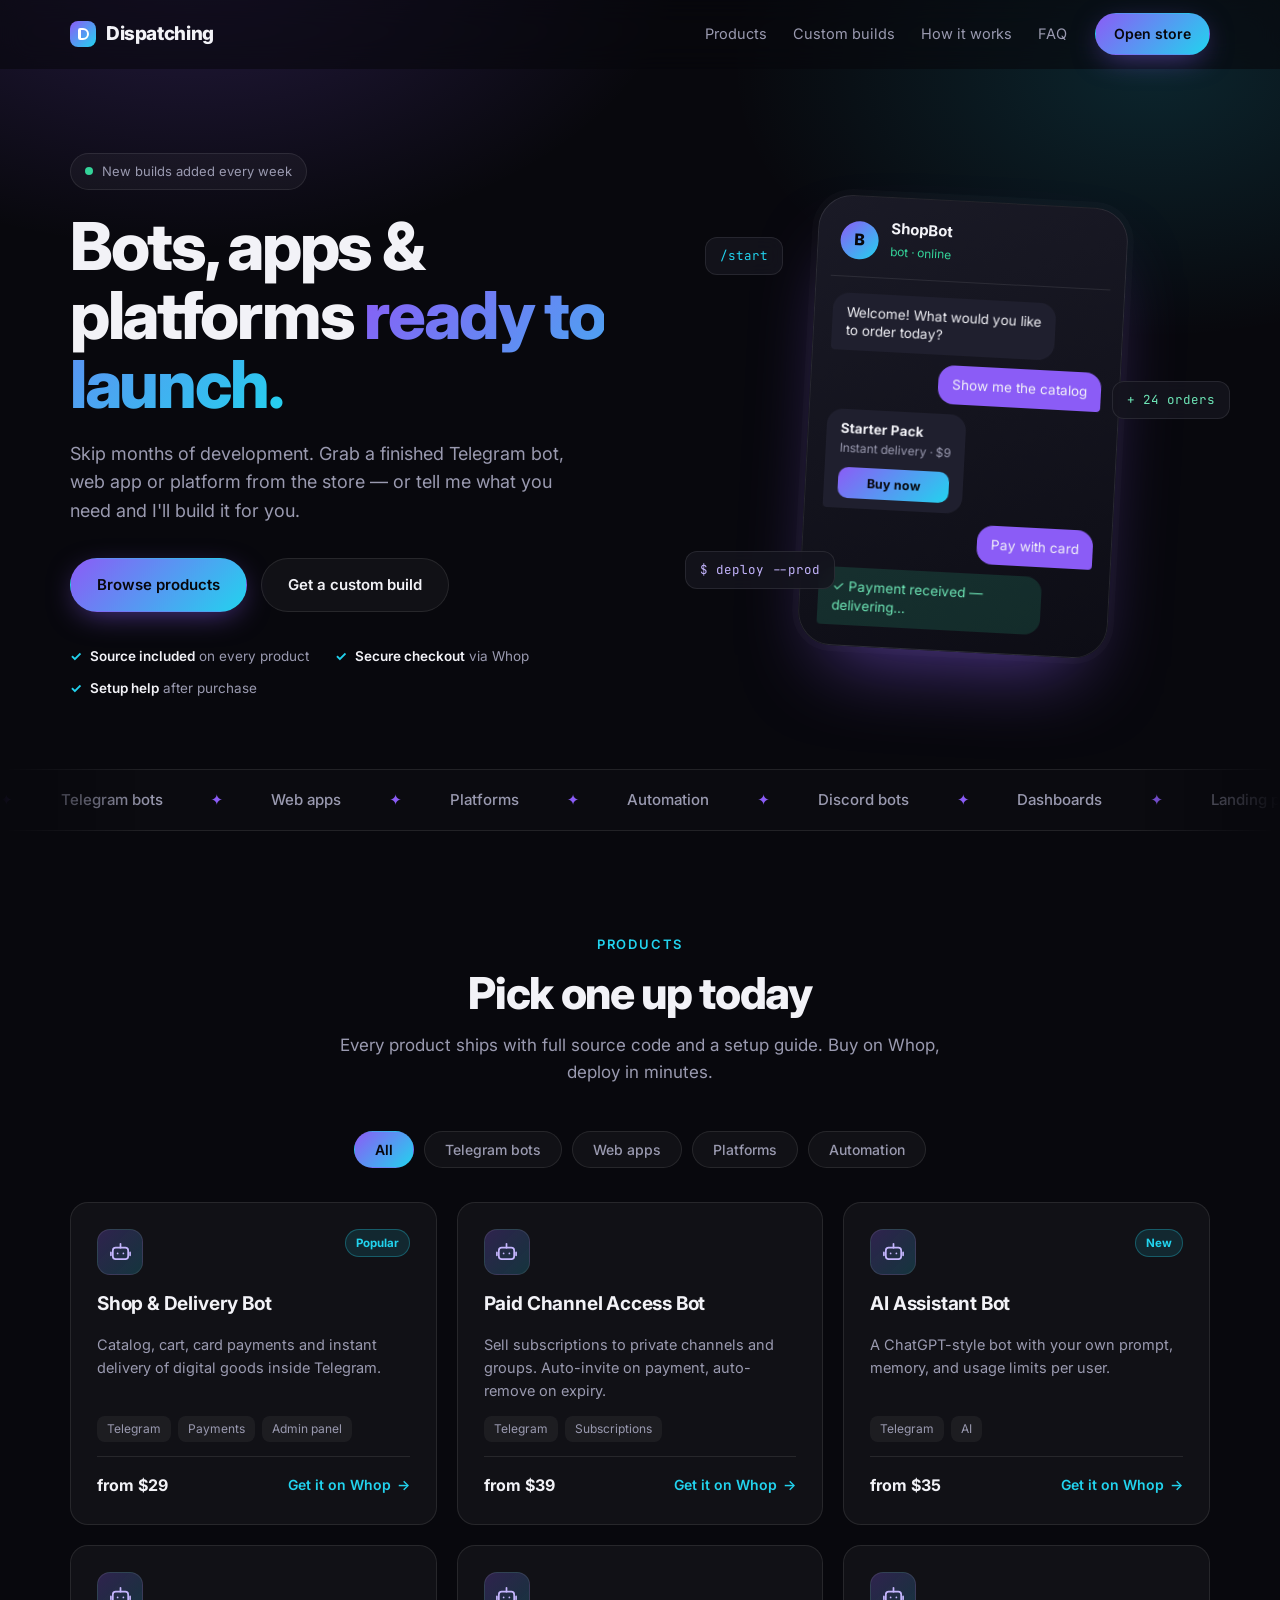
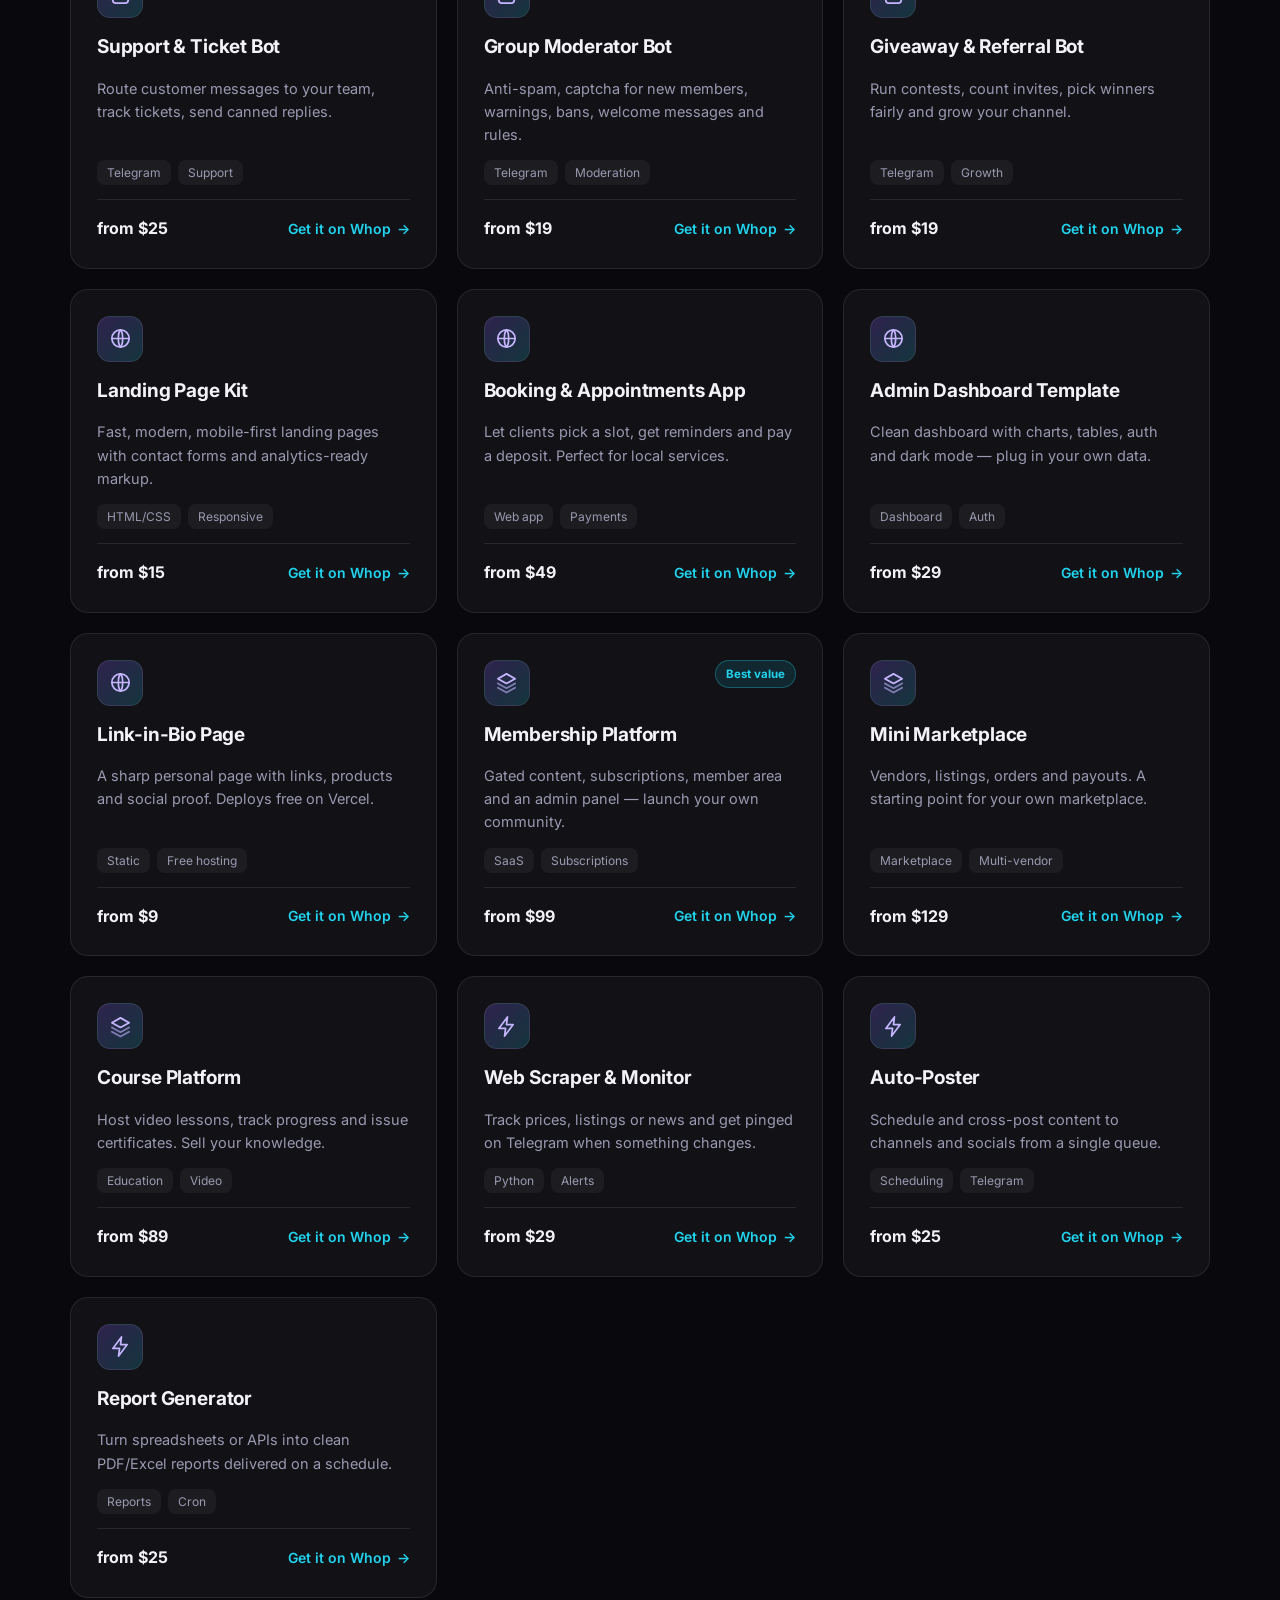
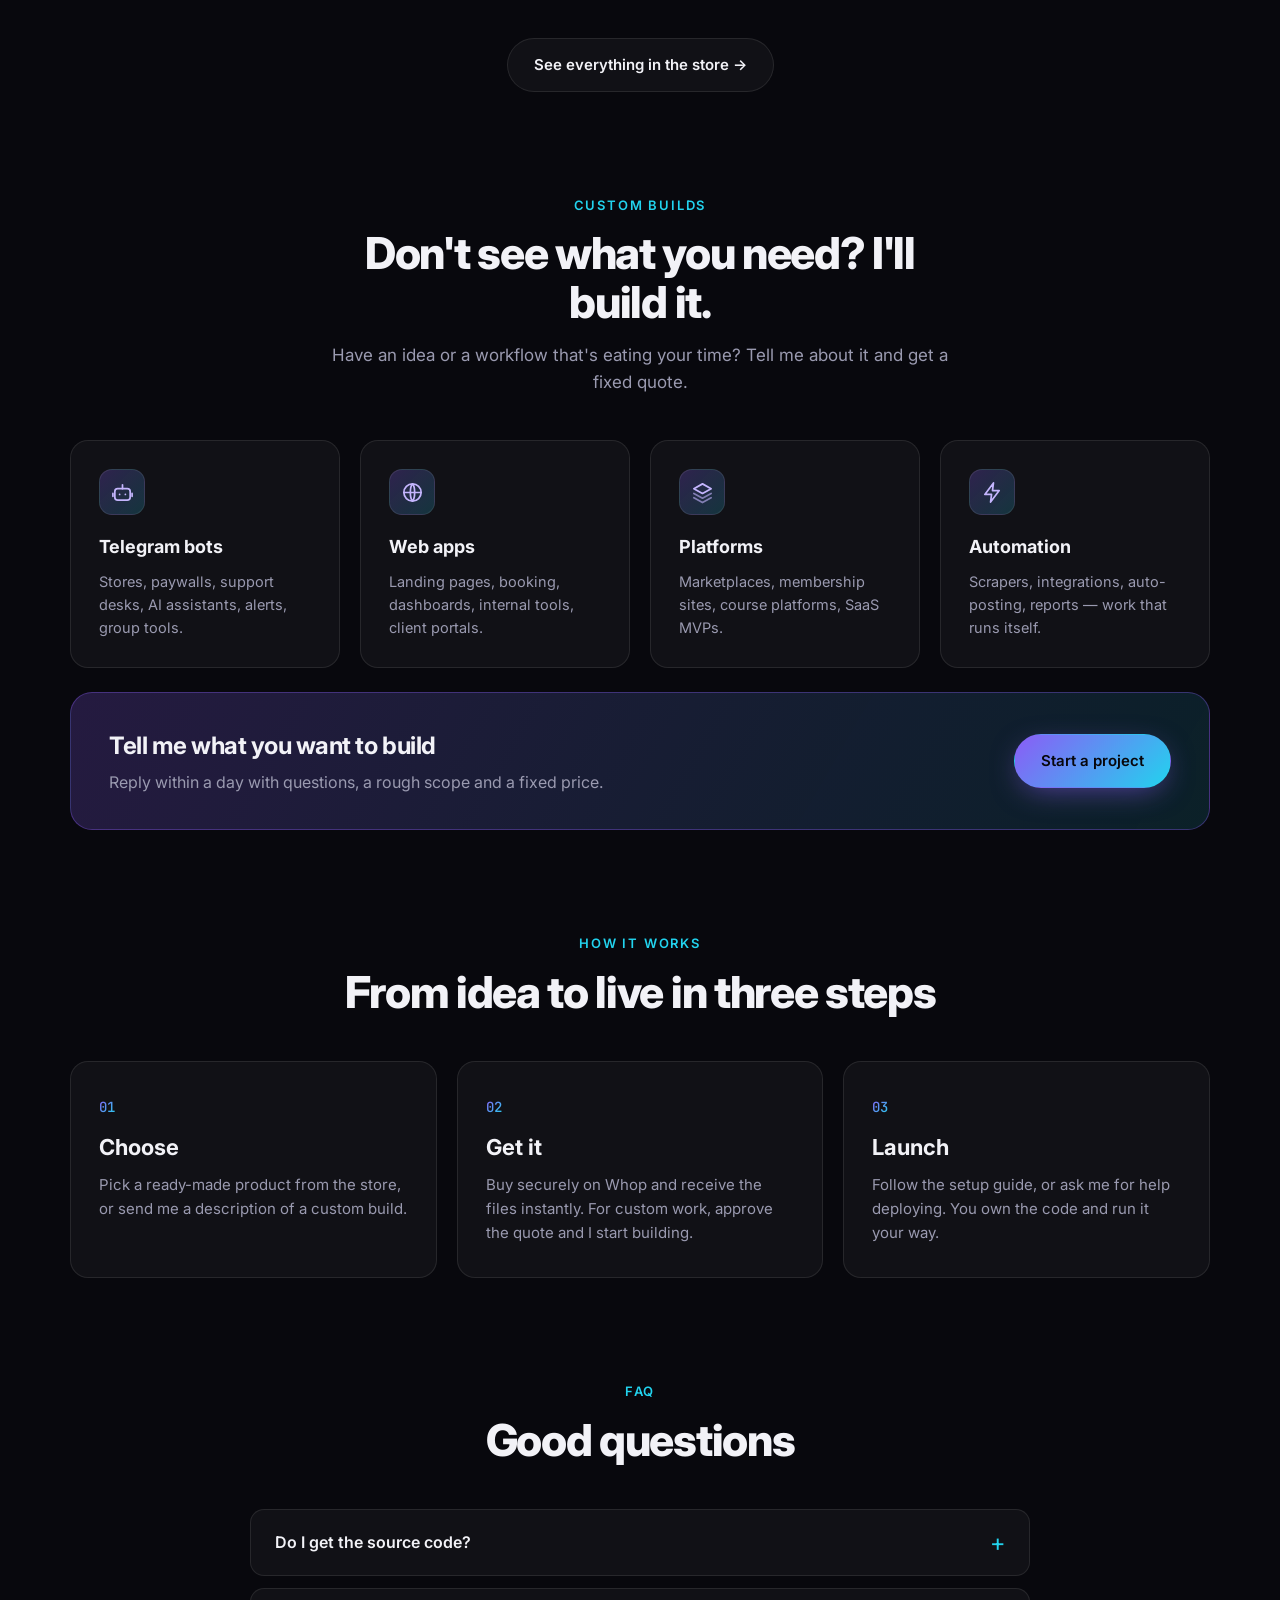
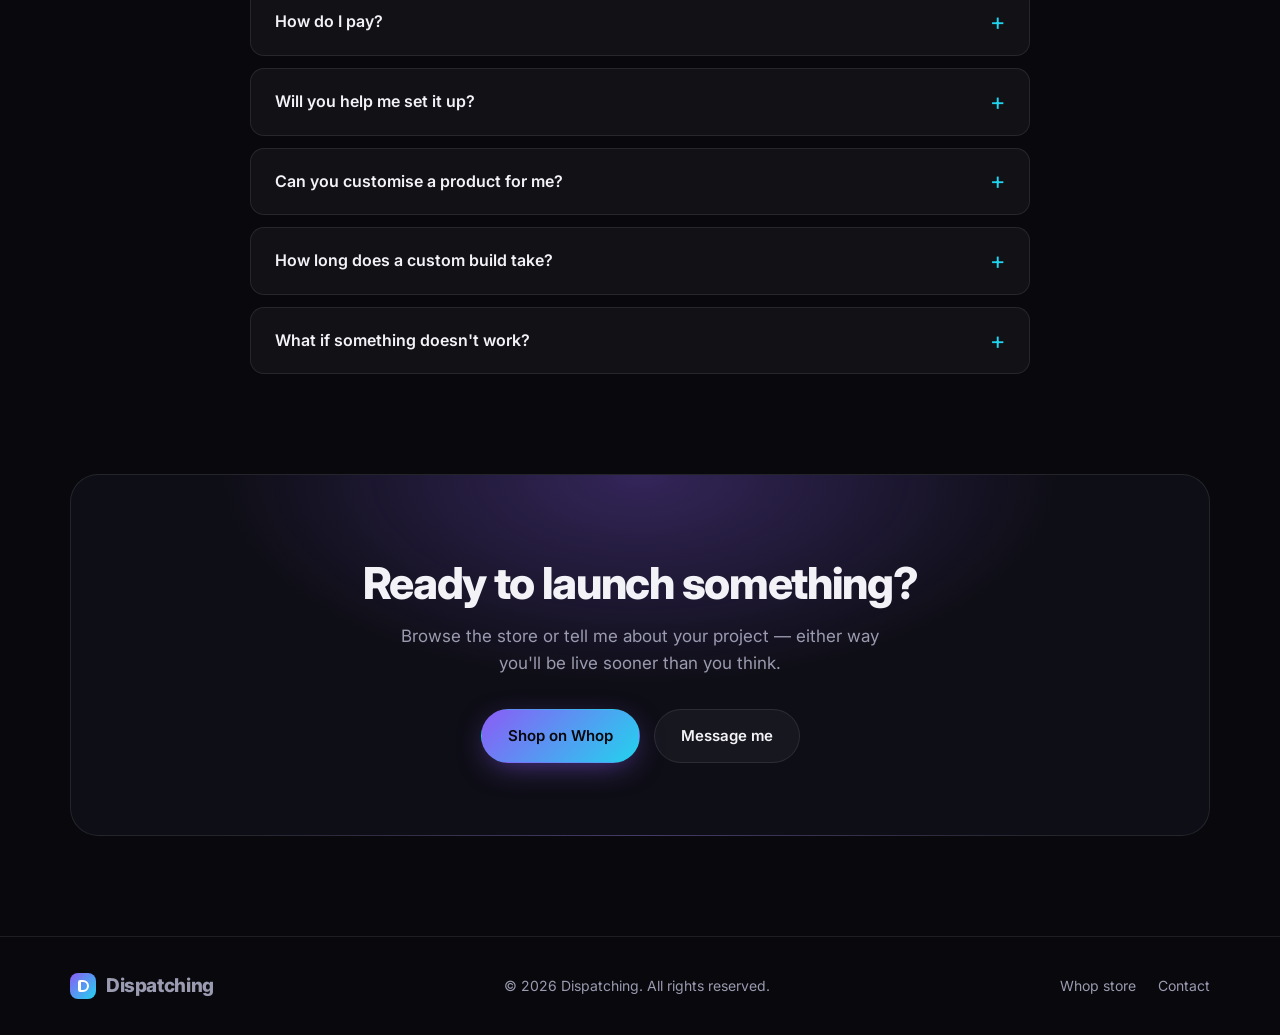
==== index.html @ f5378dc1 "Add Whop storefront website Static landing site with product catalog, custom-build services, process" ====
<!doctype html>
<html lang="en">
<head>
  <meta charset="utf-8">
  <meta name="viewport" content="width=device-width, initial-scale=1">
  <title>Dispatching — Telegram bots, web apps & platforms, ready to launch</title>
  <meta name="description" content="Ready-made Telegram bots, web apps and platforms — plus custom builds. Buy on Whop, get the source, launch in days.">
  <meta name="theme-color" content="#08080d">
  <meta property="og:title" content="Dispatching — Telegram bots, web apps & platforms">
  <meta property="og:description" content="Ready-made bots, apps and platforms you can buy today, or have built for you.">
  <meta property="og:type" content="website">
  <link rel="icon" href="favicon.svg" type="image/svg+xml">
  <link rel="preconnect" href="https://fonts.googleapis.com">
  <link rel="preconnect" href="https://fonts.gstatic.com" crossorigin>
  <link href="https://fonts.googleapis.com/css2?family=Inter:wght@400;500;600;700;800&family=JetBrains+Mono:wght@400;500&display=swap" rel="stylesheet">
  <link rel="stylesheet" href="styles.css">
</head>
<body>
  <div class="bg-glow" aria-hidden="true"></div>

  <header class="nav" id="nav">
    <div class="wrap nav-inner">
      <a href="#top" class="brand"><span class="brand-mark"></span><span data-brand>Dispatching</span></a>
      <nav class="nav-links" id="navLinks">
        <a href="#products">Products</a>
        <a href="#services">Custom builds</a>
        <a href="#process">How it works</a>
        <a href="#faq">FAQ</a>
      </nav>
      <a class="btn btn-sm btn-primary" data-whop href="#" target="_blank" rel="noopener">Open store</a>
      <button class="burger" id="burger" aria-label="Menu" aria-expanded="false"><span></span><span></span></button>
    </div>
  </header>

  <main id="top">
    <!-- HERO -->
    <section class="hero wrap">
      <div class="hero-copy">
        <span class="pill"><i class="dot"></i> New builds added every week</span>
        <h1>Bots, apps & platforms <span class="grad">ready to launch.</span></h1>
        <p class="lead">Skip months of development. Grab a finished Telegram bot, web app or platform from the store — or tell me what you need and I'll build it for you.</p>
        <div class="cta-row">
          <a class="btn btn-primary" href="#products">Browse products</a>
          <a class="btn btn-ghost" href="#services">Get a custom build</a>
        </div>
        <ul class="trust">
          <li><b>Source included</b> on every product</li>
          <li><b>Secure checkout</b> via Whop</li>
          <li><b>Setup help</b> after purchase</li>
        </ul>
      </div>

      <div class="hero-visual" aria-hidden="true">
        <div class="phone">
          <div class="phone-head"><span class="avatar">B</span><div><b>ShopBot</b><small>bot · online</small></div></div>
          <div class="chat">
            <div class="msg in">Welcome! What would you like to order today?</div>
            <div class="msg out">Show me the catalog</div>
            <div class="msg in card-msg">
              <b>Starter Pack</b>
              <span>Instant delivery · $9</span>
              <em>Buy now</em>
            </div>
            <div class="msg out">Pay with card</div>
            <div class="msg in ok">✓ Payment received — delivering…</div>
          </div>
        </div>
        <div class="float f1"><span class="mono">/start</span></div>
        <div class="float f2"><span class="mono">$ deploy --prod</span></div>
        <div class="float f3"><span class="mono">+ 24 orders</span></div>
      </div>
    </section>

    <!-- MARQUEE -->
    <div class="marquee" aria-hidden="true">
      <div class="marquee-track">
        <span>Telegram bots</span><span>Web apps</span><span>Platforms</span><span>Automation</span><span>Discord bots</span><span>Dashboards</span><span>Landing pages</span><span>Payment integrations</span>
        <span>Telegram bots</span><span>Web apps</span><span>Platforms</span><span>Automation</span><span>Discord bots</span><span>Dashboards</span><span>Landing pages</span><span>Payment integrations</span>
      </div>
    </div>

    <!-- PRODUCTS -->
    <section class="section wrap" id="products">
      <div class="section-head reveal">
        <span class="eyebrow">Products</span>
        <h2>Pick one up today</h2>
        <p>Every product ships with full source code and a setup guide. Buy on Whop, deploy in minutes.</p>
      </div>
      <div class="filters reveal" id="filters" role="tablist"></div>
      <div class="grid" id="grid"></div>
      <div class="center reveal"><a class="btn btn-ghost" data-whop href="#" target="_blank" rel="noopener">See everything in the store →</a></div>
    </section>

    <!-- SERVICES -->
    <section class="section wrap" id="services">
      <div class="section-head reveal">
        <span class="eyebrow">Custom builds</span>
        <h2>Don't see what you need? I'll build it.</h2>
        <p>Have an idea or a workflow that's eating your time? Tell me about it and get a fixed quote.</p>
      </div>
      <div class="services">
        <article class="service reveal">
          <div class="ico" data-icon="bot"></div>
          <h3>Telegram bots</h3>
          <p>Stores, paywalls, support desks, AI assistants, alerts, group tools.</p>
        </article>
        <article class="service reveal">
          <div class="ico" data-icon="globe"></div>
          <h3>Web apps</h3>
          <p>Landing pages, booking, dashboards, internal tools, client portals.</p>
        </article>
        <article class="service reveal">
          <div class="ico" data-icon="layers"></div>
          <h3>Platforms</h3>
          <p>Marketplaces, membership sites, course platforms, SaaS MVPs.</p>
        </article>
        <article class="service reveal">
          <div class="ico" data-icon="zap"></div>
          <h3>Automation</h3>
          <p>Scrapers, integrations, auto-posting, reports — work that runs itself.</p>
        </article>
      </div>
      <div class="cta-band reveal">
        <div>
          <h3>Tell me what you want to build</h3>
          <p>Reply within a day with questions, a rough scope and a fixed price.</p>
        </div>
        <a class="btn btn-primary" data-contact href="#" target="_blank" rel="noopener">Start a project</a>
      </div>
    </section>

    <!-- PROCESS -->
    <section class="section wrap" id="process">
      <div class="section-head reveal">
        <span class="eyebrow">How it works</span>
        <h2>From idea to live in three steps</h2>
      </div>
      <ol class="steps">
        <li class="step reveal"><span class="num">01</span><h3>Choose</h3><p>Pick a ready-made product from the store, or send me a description of a custom build.</p></li>
        <li class="step reveal"><span class="num">02</span><h3>Get it</h3><p>Buy securely on Whop and receive the files instantly. For custom work, approve the quote and I start building.</p></li>
        <li class="step reveal"><span class="num">03</span><h3>Launch</h3><p>Follow the setup guide, or ask me for help deploying. You own the code and run it your way.</p></li>
      </ol>
    </section>

    <!-- FAQ -->
    <section class="section wrap narrow" id="faq">
      <div class="section-head reveal">
        <span class="eyebrow">FAQ</span>
        <h2>Good questions</h2>
      </div>
      <div class="faq reveal">
        <details><summary>Do I get the source code?</summary><p>Yes. Every product includes the full source and a setup guide, so you can host it wherever you like and change anything.</p></details>
        <details><summary>How do I pay?</summary><p>Checkout runs through Whop, which supports cards and other popular payment methods. Custom builds are quoted upfront.</p></details>
        <details><summary>Will you help me set it up?</summary><p>Setup guides come with each product. If you get stuck, message me and I'll help you get it running.</p></details>
        <details><summary>Can you customise a product for me?</summary><p>Absolutely. Branding, extra features or a full rebuild — send me what you have in mind and I'll quote it.</p></details>
        <details><summary>How long does a custom build take?</summary><p>Simple bots and pages usually take a few days; larger platforms take longer. You get a timeline with the quote.</p></details>
        <details><summary>What if something doesn't work?</summary><p>Reach out and I'll sort it out. Your satisfaction matters more than a quick sale.</p></details>
      </div>
    </section>

    <!-- FINAL CTA -->
    <section class="final wrap">
      <div class="final-card reveal">
        <h2>Ready to launch something?</h2>
        <p>Browse the store or tell me about your project — either way you'll be live sooner than you think.</p>
        <div class="cta-row center-row">
          <a class="btn btn-primary" data-whop href="#" target="_blank" rel="noopener">Shop on Whop</a>
          <a class="btn btn-ghost" data-contact href="#" target="_blank" rel="noopener">Message me</a>
        </div>
      </div>
    </section>
  </main>

  <footer class="footer">
    <div class="wrap foot-inner">
      <a href="#top" class="brand"><span class="brand-mark"></span><span data-brand>Dispatching</span></a>
      <p>© <span id="year"></span> <span data-brand>Dispatching</span>. All rights reserved.</p>
      <div class="foot-links">
        <a data-whop href="#" target="_blank" rel="noopener">Whop store</a>
        <a data-contact href="#" target="_blank" rel="noopener">Contact</a>
      </div>
    </div>
  </footer>

  <script src="config.js"></script>
  <script src="script.js"></script>
</body>
</html>
---- styles.css ----
:root {
  --bg: #08080d;
  --bg-2: #0e0e16;
  --card: rgba(255, 255, 255, 0.04);
  --card-hover: rgba(255, 255, 255, 0.07);
  --line: rgba(255, 255, 255, 0.09);
  --text: #f2f2f7;
  --muted: #9a9ab0;
  --violet: #8b5cf6;
  --cyan: #22d3ee;
  --grad: linear-gradient(135deg, #8b5cf6 0%, #22d3ee 100%);
  --radius: 18px;
  --mono: "JetBrains Mono", ui-monospace, SFMono-Regular, Menlo, monospace;
}

* { box-sizing: border-box; margin: 0; padding: 0; }
html { scroll-behavior: smooth; scroll-padding-top: 80px; }
body {
  font-family: "Inter", system-ui, -apple-system, sans-serif;
  background: var(--bg);
  color: var(--text);
  line-height: 1.6;
  -webkit-font-smoothing: antialiased;
  overflow-x: hidden;
}
a { color: inherit; text-decoration: none; }
ul, ol { list-style: none; }
.wrap { width: min(1140px, 100% - 40px); margin-inline: auto; }
.narrow { width: min(780px, 100% - 40px); }
.center { text-align: center; margin-top: 40px; }
.mono { font-family: var(--mono); }

.bg-glow {
  position: fixed; inset: 0; z-index: -1; pointer-events: none;
  background:
    radial-gradient(700px 420px at 15% -5%, rgba(139, 92, 246, 0.22), transparent 70%),
    radial-gradient(600px 380px at 90% 8%, rgba(34, 211, 238, 0.14), transparent 70%),
    var(--bg);
}

/* Buttons */
.btn {
  display: inline-flex; align-items: center; justify-content: center; gap: 8px;
  padding: 14px 26px; border-radius: 999px; font-weight: 600; font-size: 15px;
  border: 1px solid transparent; cursor: pointer; transition: transform .2s, box-shadow .2s, background .2s;
  font-family: inherit;
}
.btn-sm { padding: 9px 18px; font-size: 14px; }
.btn-primary { background: var(--grad); color: #07070c; box-shadow: 0 8px 30px -8px rgba(139, 92, 246, 0.6); }
.btn-primary:hover { transform: translateY(-2px); box-shadow: 0 12px 36px -8px rgba(34, 211, 238, 0.55); }
.btn-ghost { background: var(--card); border-color: var(--line); color: var(--text); }
.btn-ghost:hover { background: var(--card-hover); transform: translateY(-2px); }

/* Nav */
.nav { position: sticky; top: 0; z-index: 50; backdrop-filter: blur(14px); background: rgba(8, 8, 13, 0.6); border-bottom: 1px solid transparent; transition: border-color .3s; }
.nav.scrolled { border-color: var(--line); }
.nav-inner { display: flex; align-items: center; gap: 28px; height: 68px; }
.brand { display: inline-flex; align-items: center; gap: 10px; font-weight: 800; font-size: 19px; letter-spacing: -0.02em; }
.brand-mark { width: 26px; height: 26px; border-radius: 8px; background: var(--grad); position: relative; }
.brand-mark::after { content: ""; position: absolute; inset: 7px 7px 7px 8px; border: 2.5px solid #fff; border-left-width: 3px; border-radius: 3px 8px 8px 3px; }
.nav-links { display: flex; gap: 26px; margin-left: auto; font-size: 14.5px; color: var(--muted); }
.nav-links a:hover { color: var(--text); }
.burger { display: none; background: none; border: 0; width: 40px; height: 40px; cursor: pointer; margin-left: 4px; }
.burger span { display: block; width: 22px; height: 2px; background: var(--text); margin: 6px auto; transition: transform .25s; }

/* Hero */
.hero { display: grid; grid-template-columns: 1.1fr 0.9fr; gap: 40px; align-items: center; padding: 84px 0 70px; }
.pill { display: inline-flex; align-items: center; gap: 9px; padding: 7px 14px; font-size: 13px; color: var(--muted); border: 1px solid var(--line); background: var(--card); border-radius: 999px; }
.dot { width: 8px; height: 8px; border-radius: 50%; background: #34d399; box-shadow: 0 0 0 0 rgba(52, 211, 153, .6); animation: pulse 2s infinite; }
@keyframes pulse { 70% { box-shadow: 0 0 0 9px rgba(52, 211, 153, 0); } 100% { box-shadow: 0 0 0 0 rgba(52, 211, 153, 0); } }
h1 { font-size: clamp(38px, 5.6vw, 66px); line-height: 1.05; letter-spacing: -0.035em; font-weight: 800; margin: 22px 0 20px; }
.grad { background: var(--grad); -webkit-background-clip: text; background-clip: text; color: transparent; }
.lead { font-size: 18px; color: var(--muted); max-width: 520px; }
.cta-row { display: flex; flex-wrap: wrap; gap: 14px; margin-top: 32px; }
.center-row { justify-content: center; }
.trust { display: flex; flex-wrap: wrap; gap: 10px 26px; margin-top: 34px; font-size: 13.5px; color: var(--muted); }
.trust li::before { content: "✓"; color: var(--cyan); margin-right: 8px; font-weight: 700; }
.trust b { color: var(--text); font-weight: 600; }

/* Hero visual */
.hero-visual { position: relative; display: flex; justify-content: center; }
.phone { width: 310px; border-radius: 34px; padding: 14px; background: linear-gradient(160deg, #1a1a26, #0d0d15); border: 1px solid var(--line); box-shadow: 0 40px 80px -30px rgba(139, 92, 246, .55), 0 0 0 6px rgba(255,255,255,.02); transform: rotate(3deg); }
.phone-head { display: flex; align-items: center; gap: 12px; padding: 8px 8px 14px; border-bottom: 1px solid var(--line); }
.phone-head b { display: block; font-size: 15px; line-height: 1.2; }
.phone-head small { color: #34d399; font-size: 12px; }
.avatar { width: 38px; height: 38px; border-radius: 50%; background: var(--grad); display: grid; place-items: center; font-weight: 800; color: #07070c; }
.chat { display: flex; flex-direction: column; gap: 10px; padding: 16px 4px 6px; font-size: 13.5px; }
.msg { max-width: 82%; padding: 10px 14px; border-radius: 16px; line-height: 1.4; opacity: 0; transform: translateY(8px); animation: msgIn .5s forwards; }
.msg.in { background: #1f1f2e; border-bottom-left-radius: 4px; align-self: flex-start; }
.msg.out { background: var(--violet); border-bottom-right-radius: 4px; align-self: flex-end; }
.msg:nth-child(1) { animation-delay: .4s; } .msg:nth-child(2) { animation-delay: 1.1s; } .msg:nth-child(3) { animation-delay: 1.8s; }
.msg:nth-child(4) { animation-delay: 2.6s; } .msg:nth-child(5) { animation-delay: 3.3s; }
@keyframes msgIn { to { opacity: 1; transform: none; } }
.card-msg { display: flex; flex-direction: column; gap: 2px; }
.card-msg span { color: var(--muted); font-size: 12px; }
.card-msg em { font-style: normal; margin-top: 8px; text-align: center; padding: 7px; border-radius: 10px; background: var(--grad); color: #07070c; font-weight: 700; font-size: 12.5px; }
.msg.ok { background: rgba(52, 211, 153, .15); color: #6ee7b7; }
.float { position: absolute; padding: 8px 14px; border-radius: 12px; font-size: 12.5px; background: rgba(20, 20, 30, .85); border: 1px solid var(--line); backdrop-filter: blur(8px); animation: bob 6s ease-in-out infinite; }
.f1 { top: 8%; left: -2%; color: var(--cyan); }
.f2 { bottom: 14%; left: -6%; animation-delay: -2s; color: #c4b5fd; }
.f3 { top: 40%; right: -4%; animation-delay: -4s; color: #6ee7b7; }
@keyframes bob { 50% { transform: translateY(-10px); } }

/* Marquee */
.marquee { overflow: hidden; border-block: 1px solid var(--line); background: rgba(255, 255, 255, .015); padding: 18px 0; mask-image: linear-gradient(90deg, transparent, #000 12%, #000 88%, transparent); }
.marquee-track { display: flex; gap: 48px; width: max-content; animation: scroll 32s linear infinite; }
.marquee span { font-size: 15px; color: var(--muted); font-weight: 500; white-space: nowrap; }
.marquee span::before { content: "✦"; margin-right: 48px; color: var(--violet); }
@keyframes scroll { to { transform: translateX(-50%); } }

/* Sections */
.section { padding: 100px 0 0; }
.section-head { text-align: center; max-width: 620px; margin: 0 auto 44px; }
.eyebrow { font-size: 13px; text-transform: uppercase; letter-spacing: .14em; font-weight: 600; color: var(--cyan); }
h2 { font-size: clamp(30px, 4vw, 44px); letter-spacing: -0.03em; line-height: 1.12; margin: 12px 0 14px; font-weight: 800; }
.section-head p { color: var(--muted); font-size: 17px; }

/* Filters */
.filters { display: flex; flex-wrap: wrap; justify-content: center; gap: 10px; margin-bottom: 34px; }
.chip { padding: 9px 20px; border-radius: 999px; border: 1px solid var(--line); background: var(--card); color: var(--muted); font: 500 14px "Inter", sans-serif; cursor: pointer; transition: all .2s; }
.chip:hover { color: var(--text); background: var(--card-hover); }
.chip.active { background: var(--grad); color: #07070c; border-color: transparent; font-weight: 600; }

/* Product grid */
.grid { display: grid; grid-template-columns: repeat(auto-fill, minmax(320px, 1fr)); gap: 20px; }
.product { position: relative; display: flex; flex-direction: column; gap: 14px; padding: 26px; border-radius: var(--radius); background: var(--card); border: 1px solid var(--line); transition: transform .25s, border-color .25s, background .25s; overflow: hidden; }
.product::before { content: ""; position: absolute; inset: 0; background: radial-gradient(400px 160px at var(--mx, 50%) -20%, rgba(139, 92, 246, .22), transparent 70%); opacity: 0; transition: opacity .3s; pointer-events: none; }
.product:hover { transform: translateY(-4px); border-color: rgba(139, 92, 246, .5); background: var(--card-hover); }
.product:hover::before { opacity: 1; }
.p-top { display: flex; justify-content: space-between; align-items: flex-start; }
.ico { width: 46px; height: 46px; border-radius: 13px; display: grid; place-items: center; background: linear-gradient(135deg, rgba(139, 92, 246, .25), rgba(34, 211, 238, .18)); border: 1px solid var(--line); color: #c4b5fd; }
.ico svg { width: 23px; height: 23px; }
.badge { font-size: 11.5px; font-weight: 700; padding: 4px 10px; border-radius: 999px; background: rgba(34, 211, 238, .12); color: var(--cyan); border: 1px solid rgba(34, 211, 238, .3); }
.product h3 { font-size: 19px; letter-spacing: -0.01em; }
.product p { color: var(--muted); font-size: 14.5px; flex: 1; }
.tags { display: flex; flex-wrap: wrap; gap: 7px; }
.tags span { font-size: 12px; color: var(--muted); padding: 3px 10px; border-radius: 8px; background: rgba(255, 255, 255, .05); }
.p-foot { display: flex; align-items: center; justify-content: space-between; padding-top: 16px; border-top: 1px solid var(--line); }
.price { font-weight: 700; font-size: 16px; }
.buy { font-weight: 600; font-size: 14px; color: var(--cyan); transition: gap .2s; display: inline-flex; gap: 6px; }
.product:hover .buy { gap: 11px; }

/* Services */
.services { display: grid; grid-template-columns: repeat(4, 1fr); gap: 20px; }
.service { padding: 28px; border-radius: var(--radius); background: var(--card); border: 1px solid var(--line); transition: transform .25s, border-color .25s; }
.service:hover { transform: translateY(-4px); border-color: rgba(34, 211, 238, .4); }
.service .ico { margin-bottom: 18px; }
.service h3 { font-size: 18px; margin-bottom: 8px; }
.service p { color: var(--muted); font-size: 14.5px; }
.cta-band { display: flex; align-items: center; justify-content: space-between; gap: 24px; margin-top: 24px; padding: 34px 38px; border-radius: 22px; background: linear-gradient(120deg, rgba(139, 92, 246, .22), rgba(34, 211, 238, .12)); border: 1px solid rgba(139, 92, 246, .35); }
.cta-band h3 { font-size: 24px; letter-spacing: -0.02em; }
.cta-band p { color: var(--muted); margin-top: 4px; }

/* Steps */
.steps { display: grid; grid-template-columns: repeat(3, 1fr); gap: 20px; counter-reset: s; }
.step { position: relative; padding: 32px 28px; border-radius: var(--radius); background: var(--card); border: 1px solid var(--line); }
.num { font-family: var(--mono); font-size: 14px; font-weight: 500; background: var(--grad); -webkit-background-clip: text; background-clip: text; color: transparent; }
.step h3 { font-size: 22px; margin: 10px 0 8px; }
.step p { color: var(--muted); font-size: 15px; }

/* FAQ */
.faq { display: flex; flex-direction: column; gap: 12px; }
details { border-radius: 14px; background: var(--card); border: 1px solid var(--line); transition: border-color .2s; }
details[open] { border-color: rgba(139, 92, 246, .45); }
summary { cursor: pointer; padding: 20px 24px; font-weight: 600; font-size: 16px; list-style: none; display: flex; justify-content: space-between; align-items: center; gap: 16px; }
summary::-webkit-details-marker { display: none; }
summary::after { content: "+"; font-size: 24px; font-weight: 400; color: var(--cyan); transition: transform .25s; line-height: 1; }
details[open] summary::after { transform: rotate(45deg); }
details p { padding: 0 24px 22px; color: var(--muted); font-size: 15px; }

/* Final CTA */
.final { padding: 100px 0; }
.final-card { text-align: center; padding: 72px 28px; border-radius: 28px; background: radial-gradient(600px 300px at 50% 0%, rgba(139, 92, 246, .3), transparent 70%), var(--bg-2); border: 1px solid var(--line); }
.final-card p { color: var(--muted); font-size: 17px; max-width: 480px; margin: 0 auto; }

/* Footer */
.footer { border-top: 1px solid var(--line); padding: 34px 0; }
.foot-inner { display: flex; align-items: center; justify-content: space-between; gap: 20px; flex-wrap: wrap; color: var(--muted); font-size: 14px; }
.foot-links { display: flex; gap: 22px; }
.foot-links a:hover { color: var(--text); }

/* Reveal */
.reveal { opacity: 0; transform: translateY(22px); transition: opacity .7s ease, transform .7s ease; }
.reveal.in { opacity: 1; transform: none; }

/* Responsive */
@media (max-width: 980px) {
  .hero { grid-template-columns: 1fr; padding-top: 56px; text-align: center; }
  .lead { margin-inline: auto; }
  .cta-row, .trust { justify-content: center; }
  .hero-visual { margin-top: 20px; }
  .services { grid-template-columns: repeat(2, 1fr); }
  .steps { grid-template-columns: 1fr; }
}
@media (max-width: 760px) {
  .burger { display: block; }
  .nav .btn { display: none; }
  .nav-links { position: absolute; top: 68px; left: 0; right: 0; flex-direction: column; gap: 0; background: rgba(8, 8, 13, .96); border-bottom: 1px solid var(--line); padding: 8px 20px 16px; margin: 0; display: none; }
  .nav-links.open { display: flex; }
  .nav-links a { padding: 13px 0; font-size: 16px; }
  .burger { margin-left: auto; }
  .services { grid-template-columns: 1fr; }
  .cta-band { flex-direction: column; text-align: center; padding: 30px 22px; }
  .grid { grid-template-columns: 1fr; }
  .section { padding-top: 76px; }
  .float { display: none; }
  .foot-inner { justify-content: center; text-align: center; }
}
@media (prefers-reduced-motion: reduce) {
  *, *::before, *::after { animation: none !important; transition: none !important; }
  .msg, .reveal { opacity: 1; transform: none; }
  html { scroll-behavior: auto; }
}
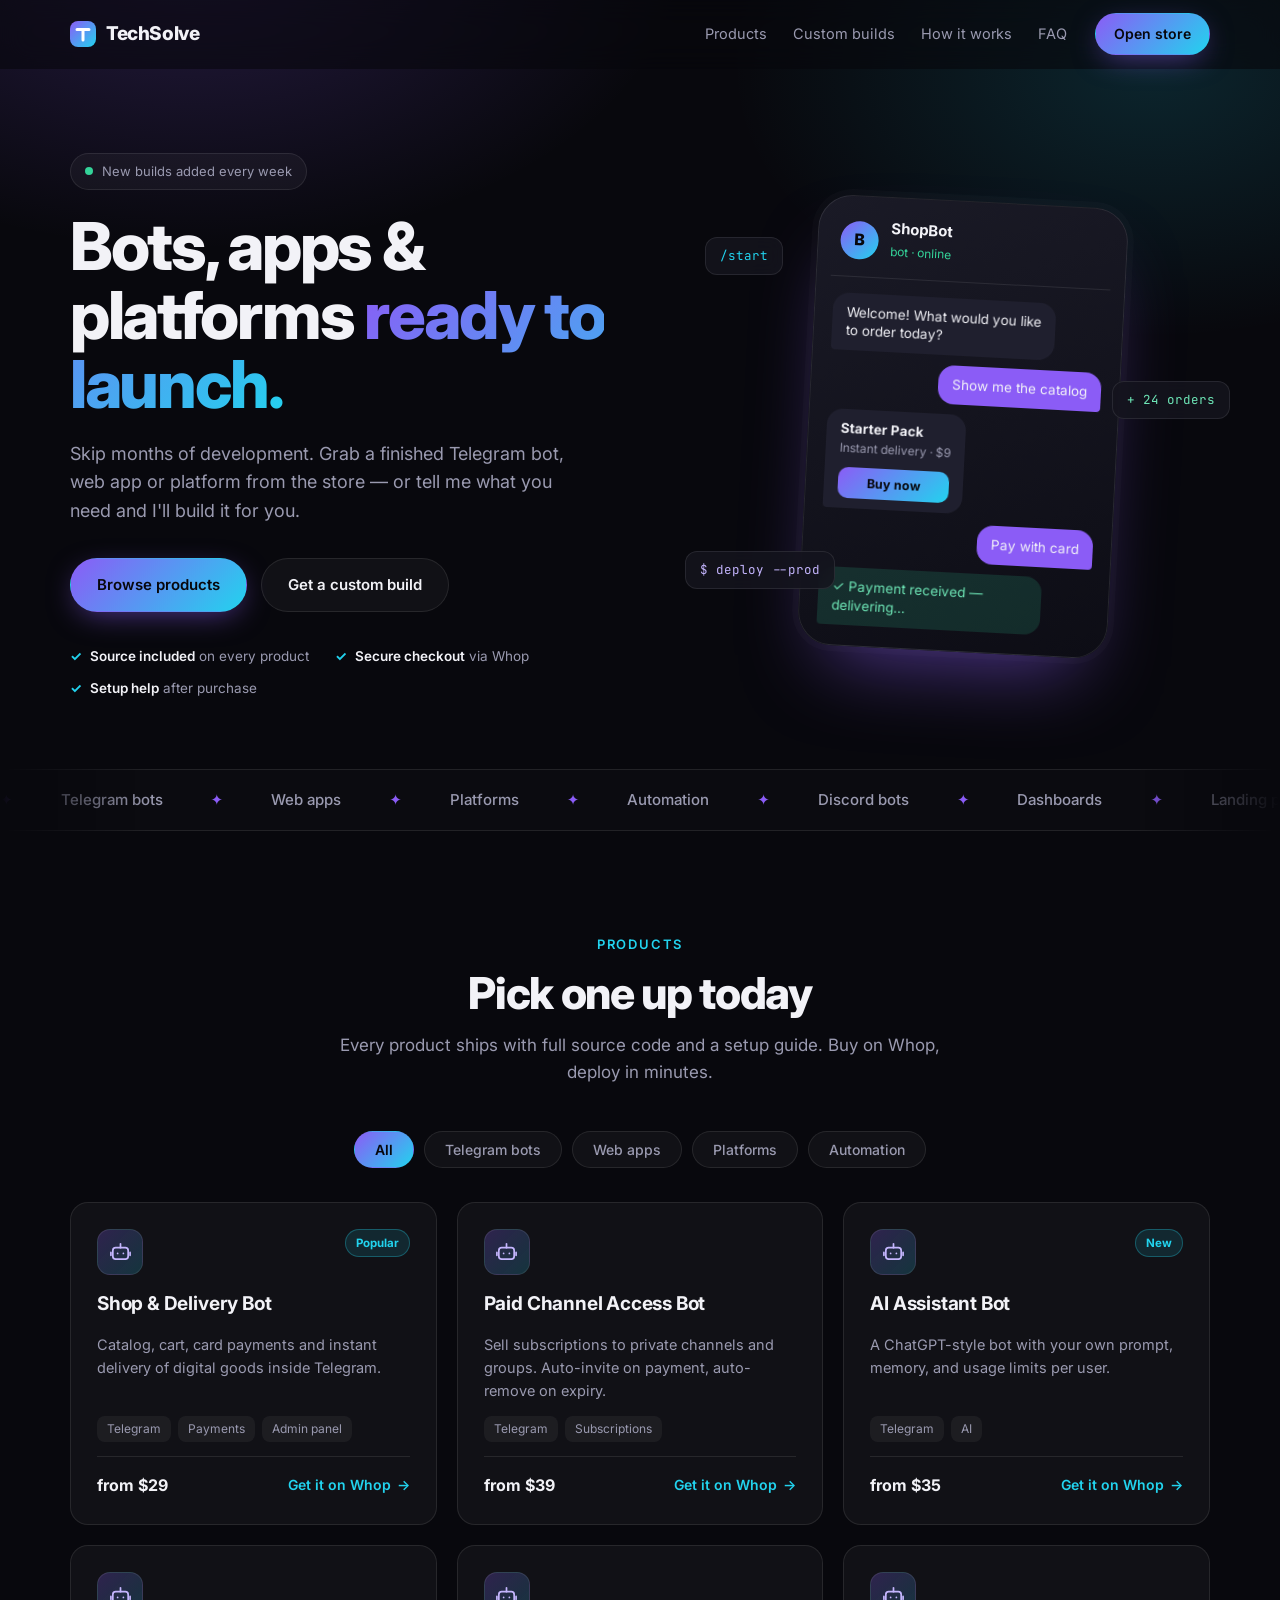
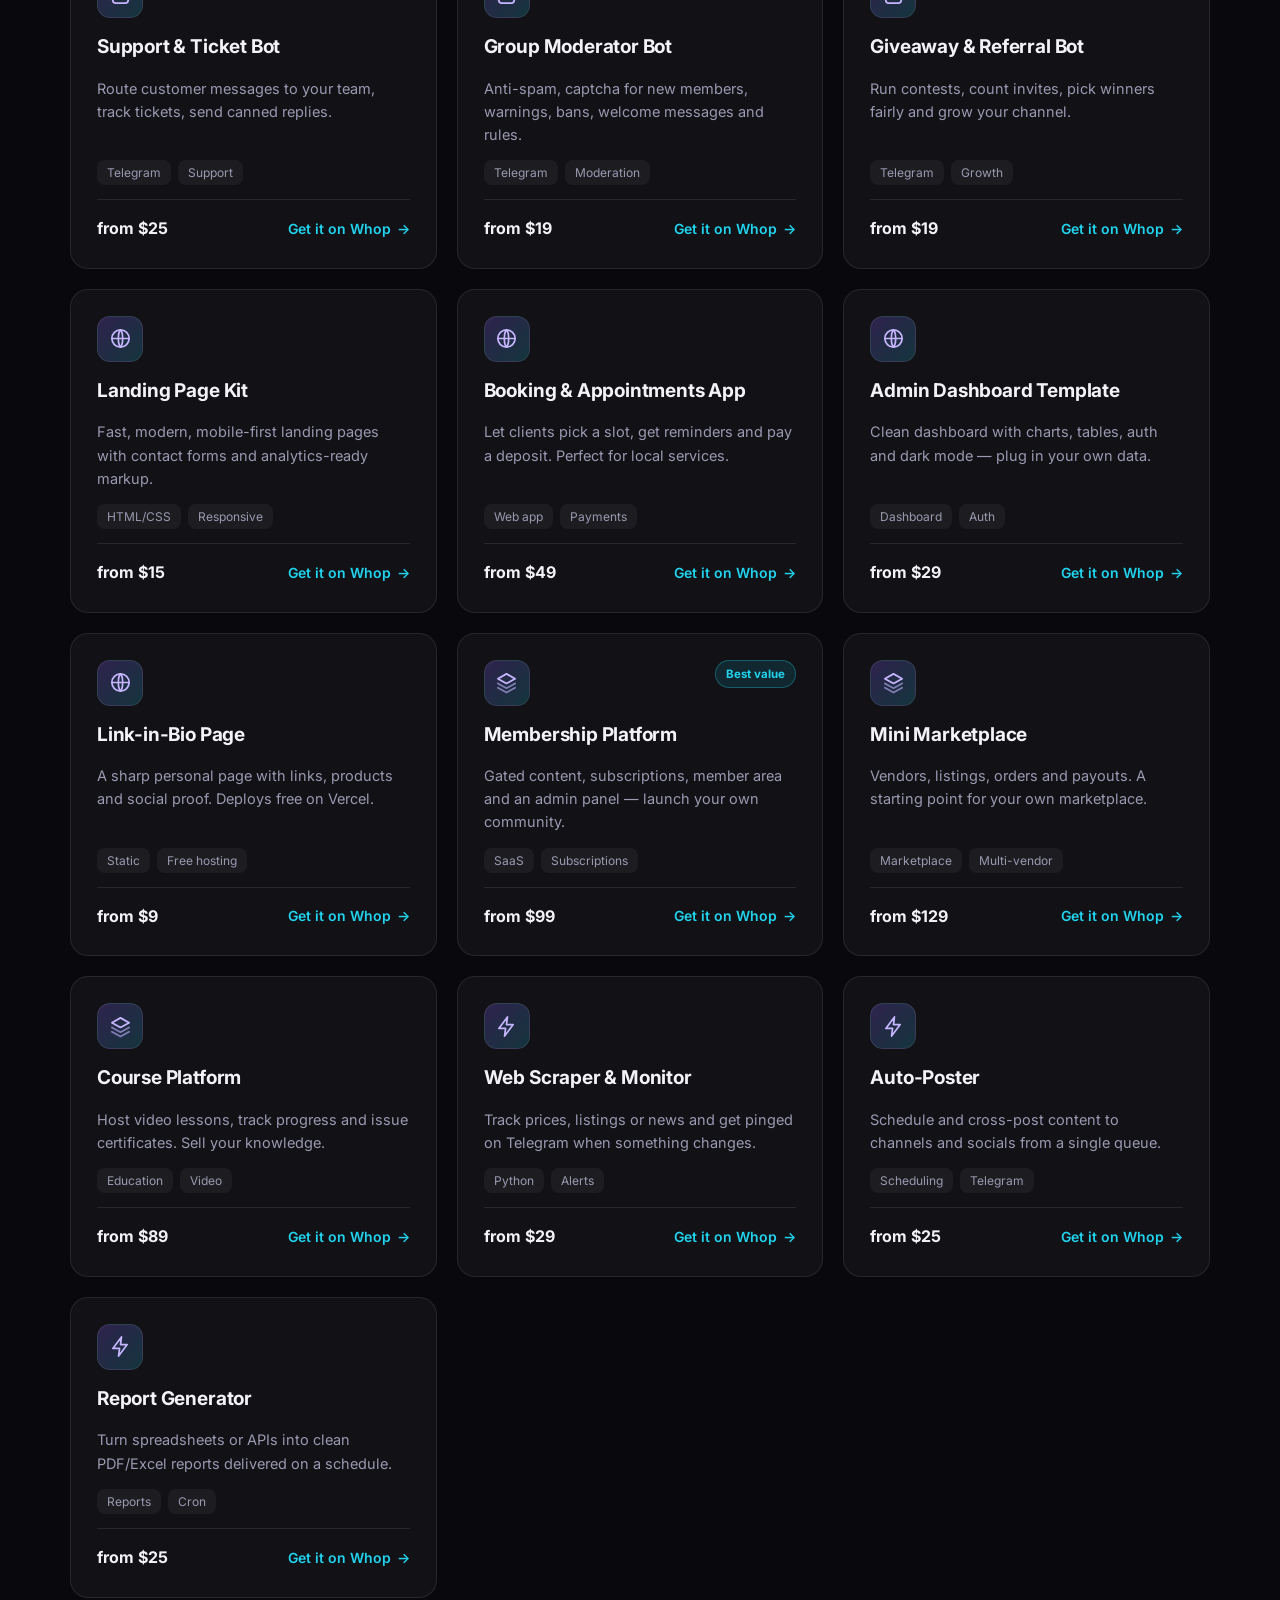
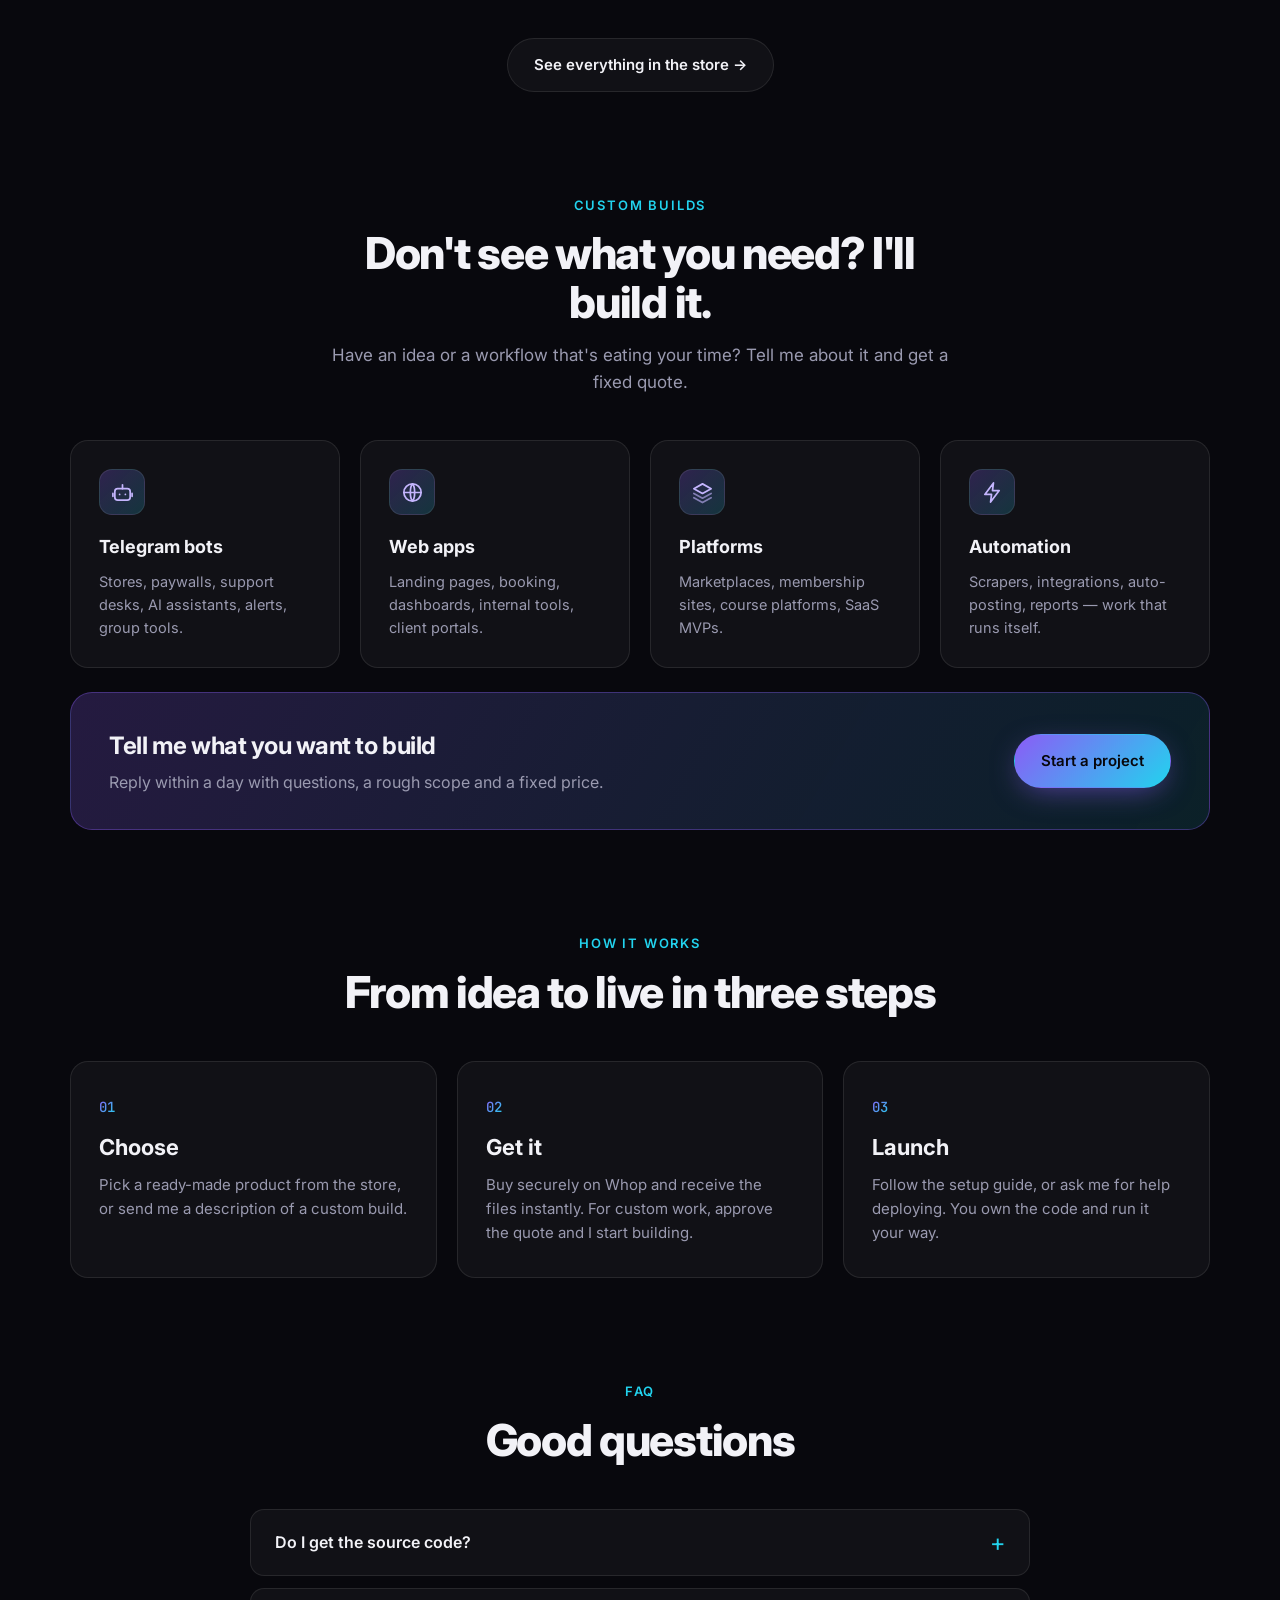
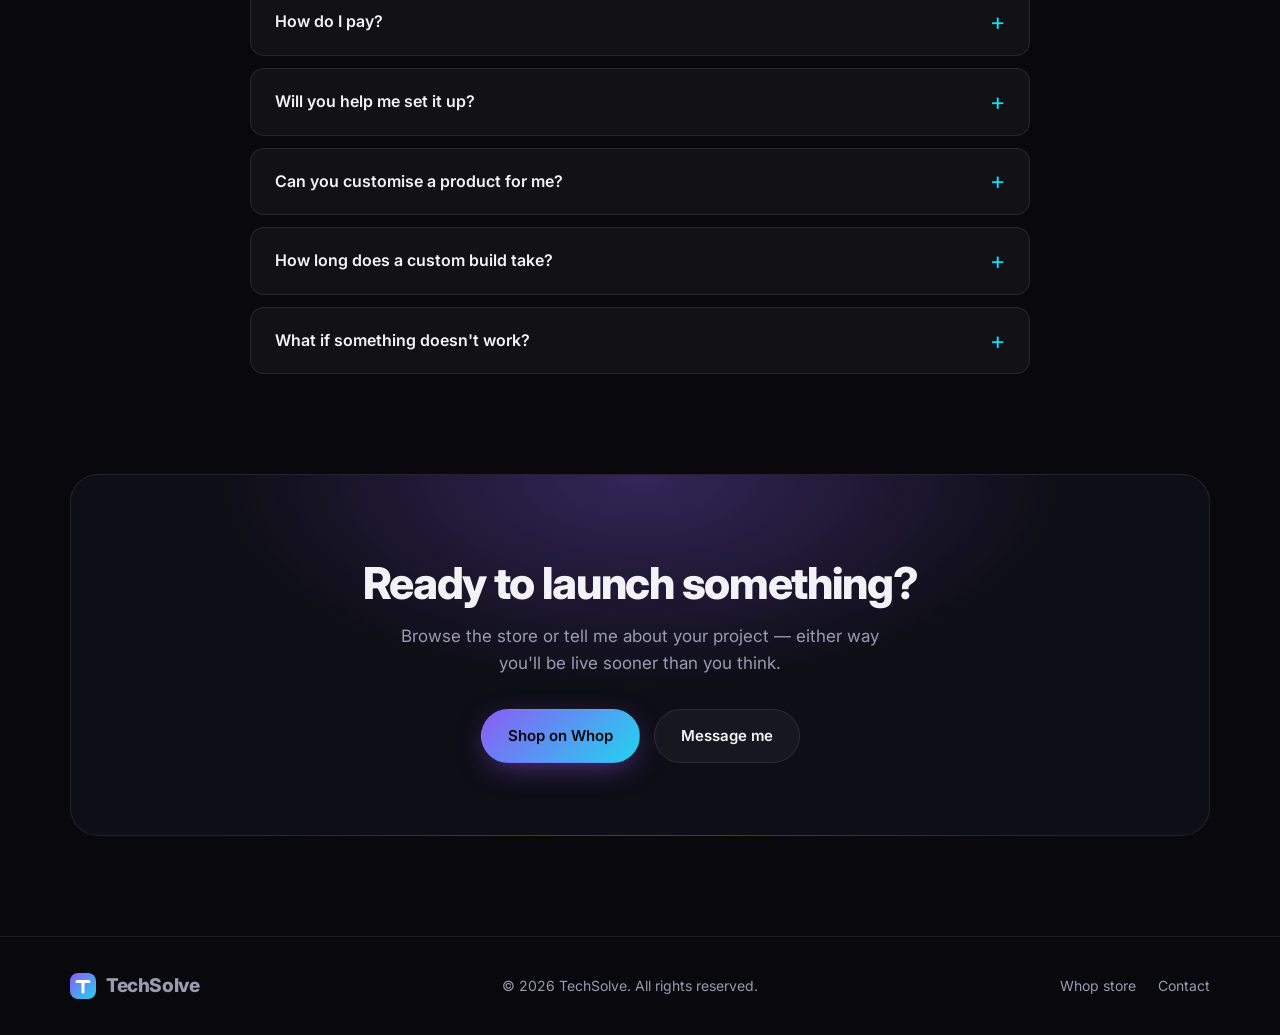
==== commit 4f018d86: "Rebrand to TechSolve with new T logo and favicon Co-Authored-By: Claude Sonnet 5 <noreply@anthropic." ====
--- a/index.html
+++ b/index.html
@@ -3,10 +3,10 @@
 <head>
   <meta charset="utf-8">
   <meta name="viewport" content="width=device-width, initial-scale=1">
-  <title>Dispatching — Telegram bots, web apps & platforms, ready to launch</title>
+  <title>TechSolve — Telegram bots, web apps & platforms, ready to launch</title>
   <meta name="description" content="Ready-made Telegram bots, web apps and platforms — plus custom builds. Buy on Whop, get the source, launch in days.">
   <meta name="theme-color" content="#08080d">
-  <meta property="og:title" content="Dispatching — Telegram bots, web apps & platforms">
+  <meta property="og:title" content="TechSolve — Telegram bots, web apps & platforms">
   <meta property="og:description" content="Ready-made bots, apps and platforms you can buy today, or have built for you.">
   <meta property="og:type" content="website">
   <link rel="icon" href="favicon.svg" type="image/svg+xml">
@@ -20,7 +20,7 @@
 
   <header class="nav" id="nav">
     <div class="wrap nav-inner">
-      <a href="#top" class="brand"><span class="brand-mark"></span><span data-brand>Dispatching</span></a>
+      <a href="#top" class="brand"><span class="brand-mark"></span><span data-brand>TechSolve</span></a>
       <nav class="nav-links" id="navLinks">
         <a href="#products">Products</a>
         <a href="#services">Custom builds</a>
@@ -173,8 +173,8 @@
 
   <footer class="footer">
     <div class="wrap foot-inner">
-      <a href="#top" class="brand"><span class="brand-mark"></span><span data-brand>Dispatching</span></a>
-      <p>© <span id="year"></span> <span data-brand>Dispatching</span>. All rights reserved.</p>
+      <a href="#top" class="brand"><span class="brand-mark"></span><span data-brand>TechSolve</span></a>
+      <p>© <span id="year"></span> <span data-brand>TechSolve</span>. All rights reserved.</p>
       <div class="foot-links">
         <a data-whop href="#" target="_blank" rel="noopener">Whop store</a>
         <a data-contact href="#" target="_blank" rel="noopener">Contact</a>
--- a/styles.css
+++ b/styles.css
@@ -57,7 +57,7 @@
 .nav-inner { display: flex; align-items: center; gap: 28px; height: 68px; }
 .brand { display: inline-flex; align-items: center; gap: 10px; font-weight: 800; font-size: 19px; letter-spacing: -0.02em; }
 .brand-mark { width: 26px; height: 26px; border-radius: 8px; background: var(--grad); position: relative; }
-.brand-mark::after { content: ""; position: absolute; inset: 7px 7px 7px 8px; border: 2.5px solid #fff; border-left-width: 3px; border-radius: 3px 8px 8px 3px; }
+.brand-mark::after { content: ""; position: absolute; inset: 0; background: url("data:image/svg+xml,%3Csvg xmlns='http://www.w3.org/2000/svg' viewBox='0 0 26 26'%3E%3Cpath d='M7 8.5h12M13 8.5V19' fill='none' stroke='%23fff' stroke-width='3' stroke-linecap='round'/%3E%3C/svg%3E") center / 100% no-repeat; }
 .nav-links { display: flex; gap: 26px; margin-left: auto; font-size: 14.5px; color: var(--muted); }
 .nav-links a:hover { color: var(--text); }
 .burger { display: none; background: none; border: 0; width: 40px; height: 40px; cursor: pointer; margin-left: 4px; }
